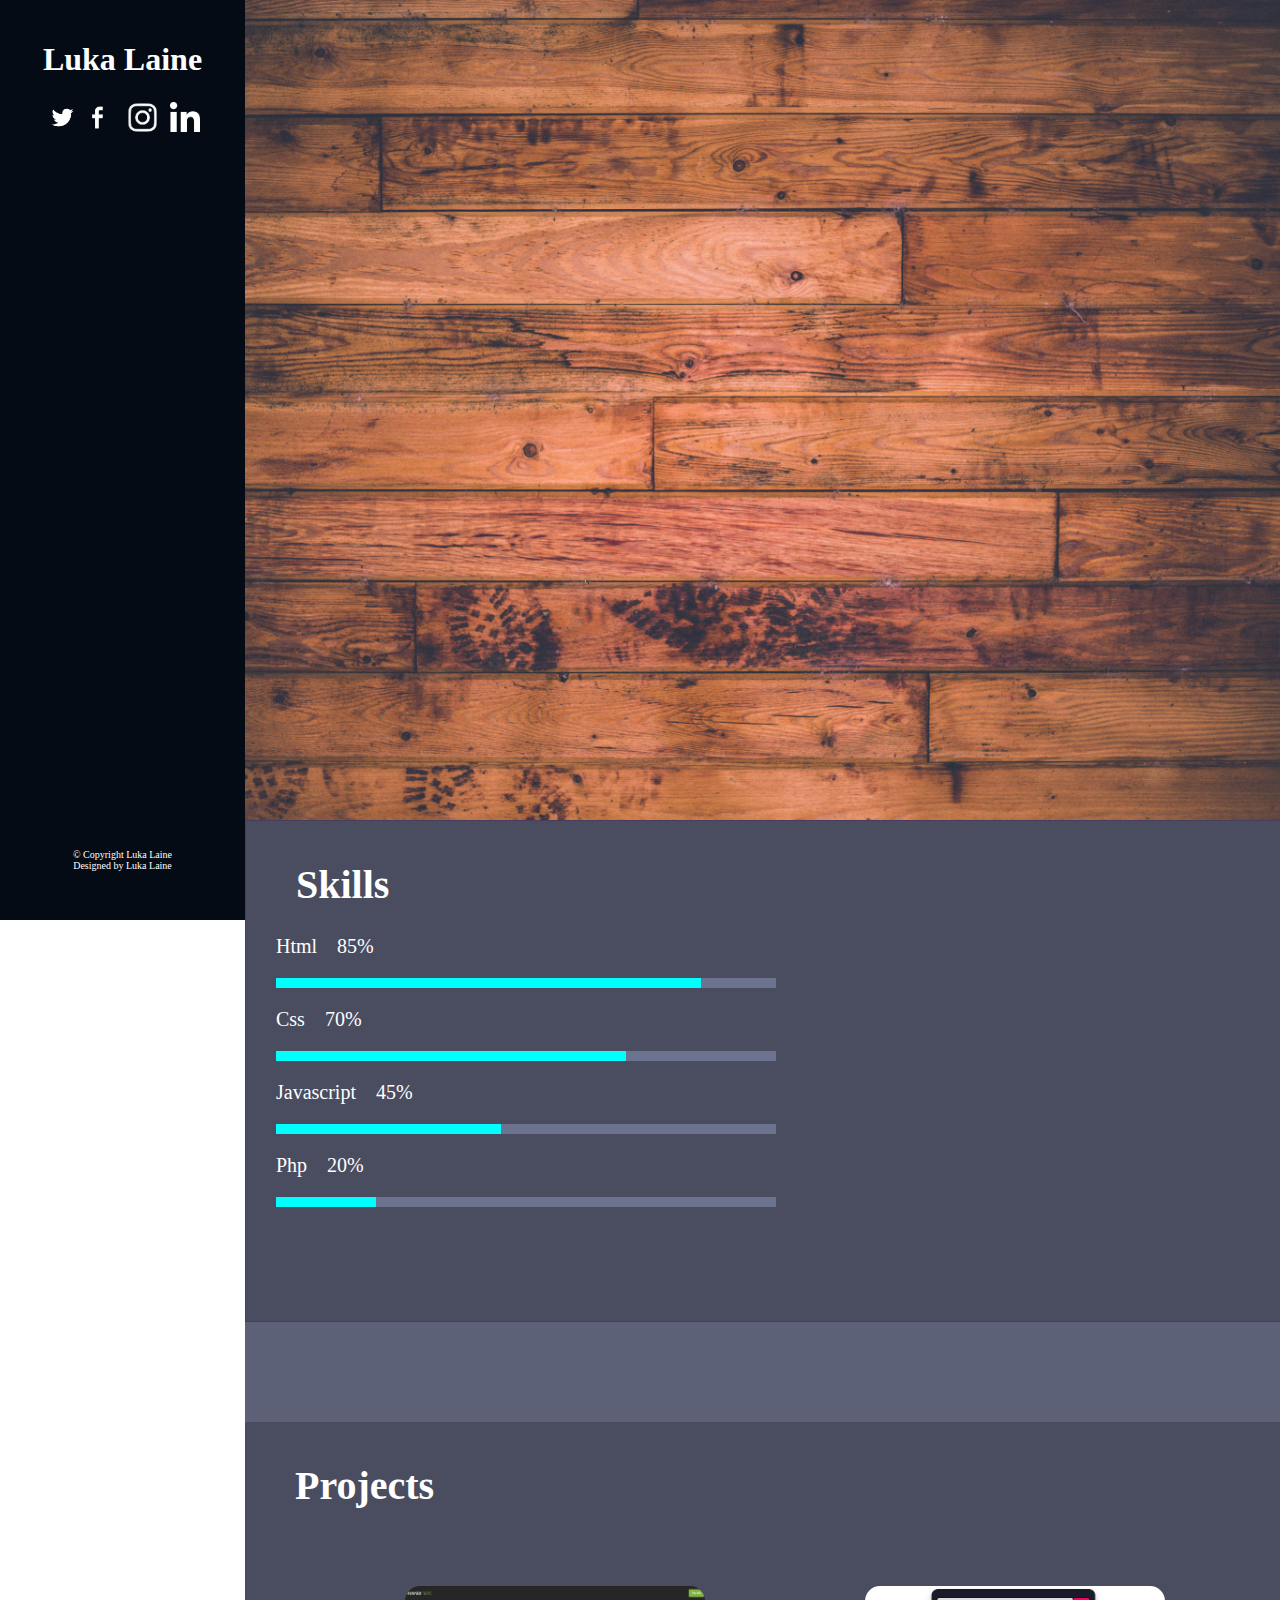
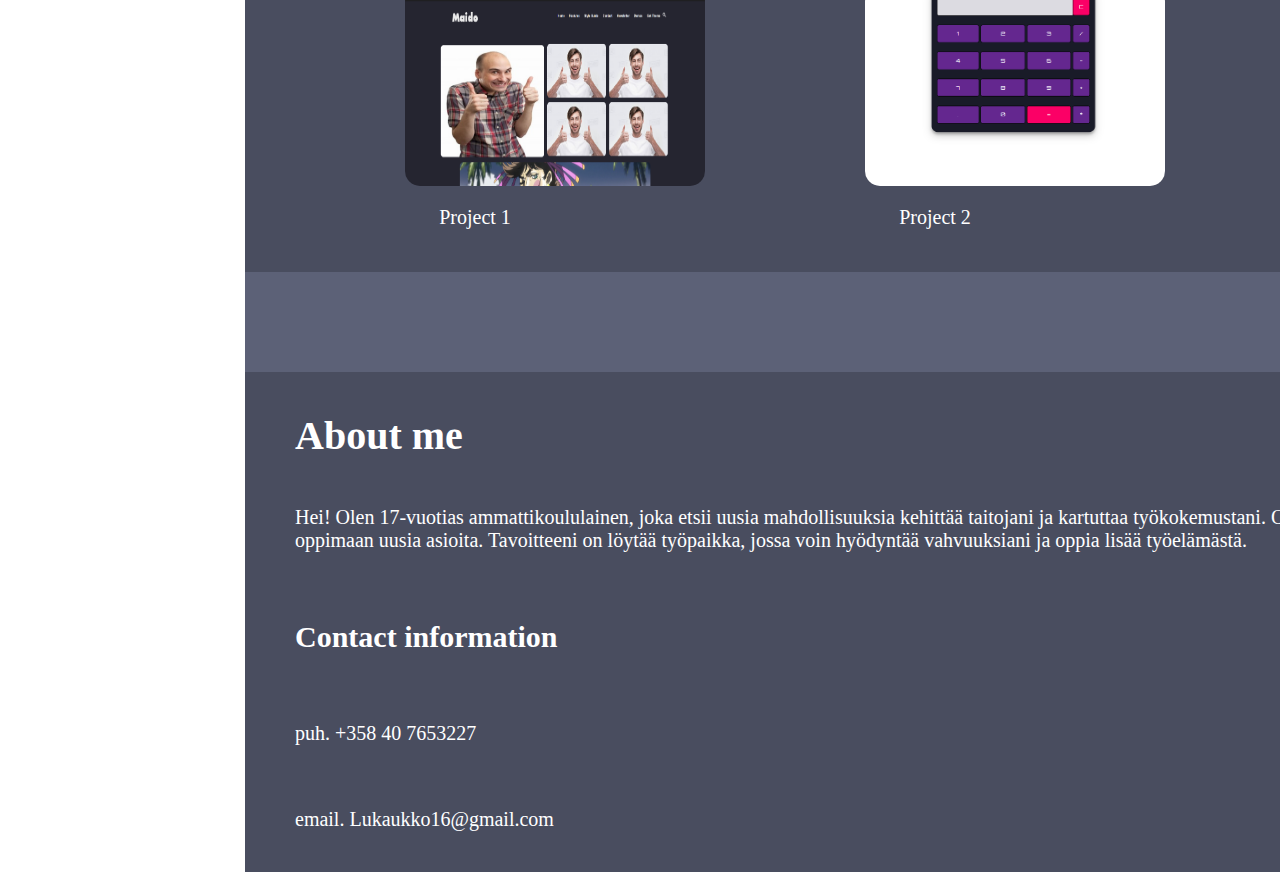
==== index.html @ 9786ec0f "boom" ====
<!DOCTYPE html>
<html lang="en">
<head>
    <meta charset="UTF-8">
    <meta name="viewport" content="width=device-width, initial-scale=1.0">
    <link rel="stylesheet" href="style.css">
    <title>My portfolio</title>
</head>
<body>
    <div class="sidebar">
            <div class="sidebar-name">
                <h1>Luka Laine</h1>
            </div>
         <div class="links">
            <a target="_blank" class="twitter" href="https://twitter.com/"><img src="sidebar-twitter.png" alt=""></a>
            <a target="_blank" class="facebook" href="https://www.facebook.com/"><img src="sidebar-facebook.png" alt=""></a>
            <a target="_blank" class="instagram" href="https://www.instagram.com/"><img src="sidebar-instagram.png" alt=""></a>
            <a target="_blank" class="linkedin" href="https://www.linkedin.com/"><img src="sidebar-linkedin.png" alt=""></a>
        </div>
        <div class="side-footer">
            <p>© Copyright Luka Laine <br>
                Designed by Luka Laine</p>
        </div>
    </div>
    <div class="main">
        <div class="skills">
            <h1>Skills</h1>
            <div class="skillit">
                <p>Html&emsp;85%</p>
                <div class="bar">
                    <div class="bar1"></div>
                </div>
                <p>Css&emsp;70%</p>
                <div class="bar">
                    <div class="bar2"></div>
                </div>
                <p>Javascript&emsp;45%</p>
                <div class="bar">
                    <div class="bar3"></div>
                </div>
                <p>Php&emsp;20%</p>
                <div class="bar">
                    <div class="bar4"></div>
                </div>
            </div>
        </div>

        <div class="projects">
            <h1>Projects</h1>
            <div class="container">
                <div class="first">
                    <a target="_blank" href="harjoitus5/harj5index.html">
                        <img src="teht5.png" alt="">
                    </a>
                    <p>Project 1</p>
                </div>
                <div class="second">
                    <a target="_blank" href="calculator/calcindex.html">
                        <img src="calculaattori.png" alt="">
                    </a>
                    <p>Project 2</p>
                </div>
                <div class="third">
                    <a target="_blank" href="lottopeli/lottoindex.html">
                        <img src="lotto.png" alt="">
                    </a>
                    <p>Project 3</p>
                </div>
            </div>
        </div>

        <div class="aboutme">
            <h1>About me</h1>
            <div class="textbox">
                <p>Hei! Olen 17-vuotias ammattikoululainen, joka etsii uusia mahdollisuuksia kehittää taitojani ja kartuttaa työkokemustani. Olen ahkera ja innokas oppimaan uusia asioita. Tavoitteeni on löytää työpaikka, jossa voin hyödyntää vahvuuksiani ja oppia lisää työelämästä.</p><br>
                <h2>Contact information</h2><br>
                <p>puh. +358 40 7653227</p><br>
                <p>email. Lukaukko16@gmail.com</p>
            </div>
        </div>
    </div>
</body>
</html>
---- style.css ----
.sidebar {
    display: flex;
    flex-direction: column;
    height: 100%; 
    width: 245px; 
    position: fixed;
    z-index: 1;
    top: 0;
    left: 0;
    background-color: #040B14; 
    padding-top: 20px;
    color: white;
    text-align: center;
    float: left;
  }
.main{
    background-color: #5c6177;
    width: 100%;
    margin-left: 237px
}
.linkedin img{
    height: 30px;
}
.links{
    display: flex;
    flex-direction: row;
    align-items: center;
    justify-content: center;
}
.twitter img , .facebook img , .instagram img{
    height: 35px;
}
body{
    overflow-x: hidden;
    width: 100%;
    background-image: url(bg.jpg);
    background-repeat: no-repeat;
    background-attachment: fixed;
    background-size: cover;
}
.side-footer{
    margin-top: 700px;
    font-size: 10px;
}
.skills{
    margin-top: 820px;
    border: solid 1px #493D5F;
    height: 500px;
    background-color: #494D5F;
    color: white;
    font-size: 20px;
}
.skills h1{
    margin-left: 50px;
    margin-top: 40px;
}
.skillit p , .bar{
    font-size: 20px;
    margin-left: 30px;
}
.bar{
    width: 500px;
    height: 10px;
    background-color: #6c738e;
}
.bar1{
    height: 100%;
    width: 85%;
    background-color: aqua;
}
.bar2{
    height: 100%;
    width: 70%;
    background-color: aqua;
}
.bar3{
    height: 100%;
    width: 45%;
    background-color: aqua;
}
.bar4{
    height: 100%;
    width: 20%;
    background-color: aqua;
}
.projects{
    display: flex;
    flex-direction: column;
    margin-top: 100px;
    height: 450px;
    width: 100%;
    background-color: #494D5F;
    color: white;
    font-size: 20px;
}
.projects img{
    width: 300px;
    height: 200px;
    border-radius: 15px;
}
.projects a{
    margin-top: 50px;
    margin-left: 160px;
    width: 300px;
    height: 200px;
    border-radius: 15px;
}
.projects h1{
    margin-left: 50px;
    margin-top: 40px;
}
.container{
    display: flex;
    flex-direction: row;
}
.first , .second , .third{
    display: flex;
    flex-direction: column;
    justify-content: center;
    text-align: center;
}
.aboutme{
    display: flex;
    flex-direction: column;
    margin-top: 100px;
    height: 500px;
    width: 100%;
    background-color: #494D5F;
    color: white;
    font-size: 20px;
}
.aboutme h1{
    margin-left: 50px;
    margin-top: 40px;
}
.aboutme h2, .aboutme p{
    margin-left: 50px;
}
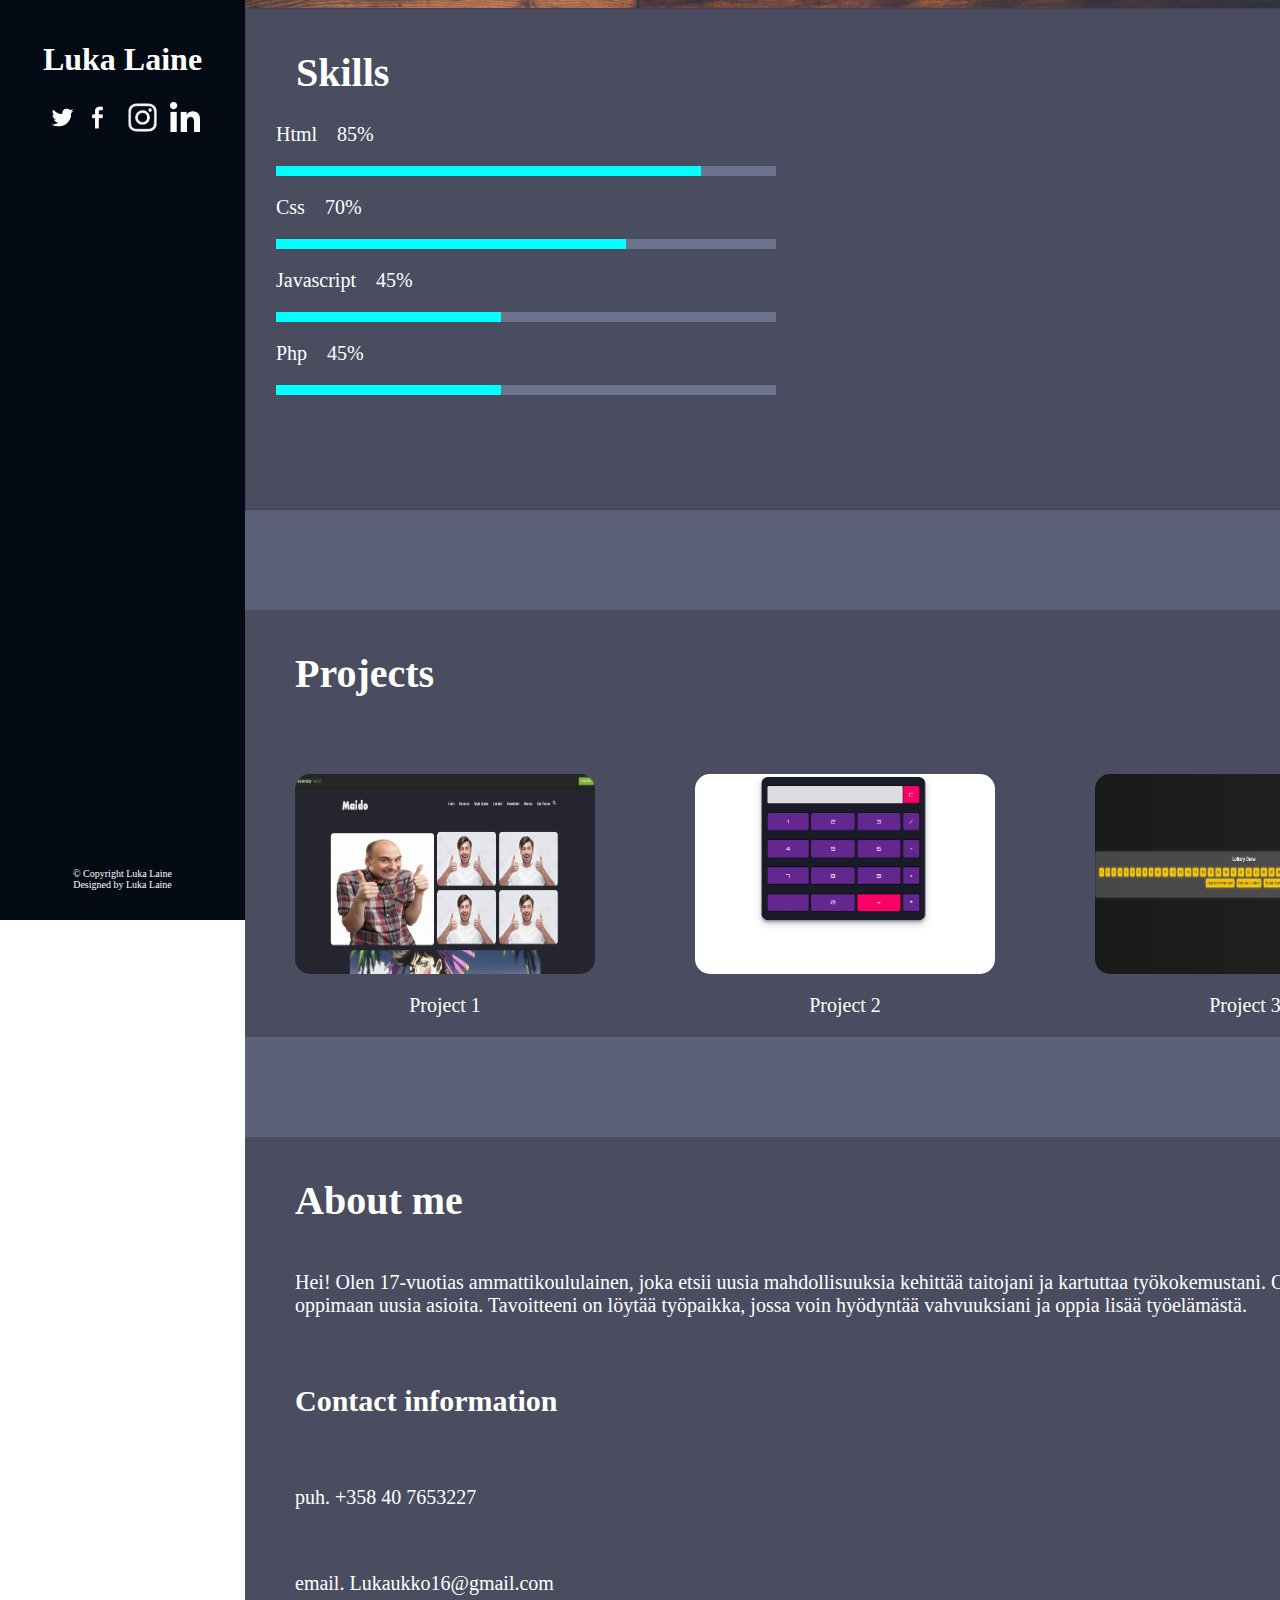
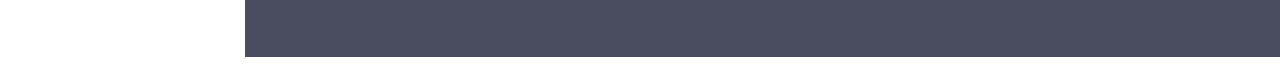
==== commit 016d7a6f: "kesken" ====
--- a/index.html
+++ b/index.html
@@ -38,7 +38,7 @@
                 <div class="bar">
                     <div class="bar3"></div>
                 </div>
-                <p>Php&emsp;20%</p>
+                <p>Php&emsp;45%</p>
                 <div class="bar">
                     <div class="bar4"></div>
                 </div>
--- a/style.css
+++ b/style.css
@@ -4,7 +4,6 @@
     height: 100%; 
     width: 245px; 
     position: fixed;
-    z-index: 1;
     top: 0;
     left: 0;
     background-color: #040B14; 
@@ -16,7 +15,7 @@
 .main{
     background-color: #5c6177;
     width: 100%;
-    margin-left: 237px
+    margin-left: 237px;
 }
 .linkedin img{
     height: 30px;
@@ -39,11 +38,11 @@
     background-size: cover;
 }
 .side-footer{
-    margin-top: 700px;
     font-size: 10px;
+    margin-top: auto;
+    margin-bottom: 20px;
 }
 .skills{
-    margin-top: 820px;
     border: solid 1px #493D5F;
     height: 500px;
     background-color: #494D5F;
@@ -80,14 +79,14 @@
 }
 .bar4{
     height: 100%;
-    width: 20%;
+    width: 45%;
     background-color: aqua;
 }
 .projects{
     display: flex;
     flex-direction: column;
     margin-top: 100px;
-    height: 450px;
+    height: auto;
     width: 100%;
     background-color: #494D5F;
     color: white;
@@ -100,7 +99,6 @@
 }
 .projects a{
     margin-top: 50px;
-    margin-left: 160px;
     width: 300px;
     height: 200px;
     border-radius: 15px;
@@ -112,18 +110,23 @@
 .container{
     display: flex;
     flex-direction: row;
+    width: 100%;
+    flex-wrap: wrap;
 }
 .first , .second , .third{
     display: flex;
+    width: 300px;
+    margin-inline: 50px ;
     flex-direction: column;
     justify-content: center;
     text-align: center;
+    align-items: center;
 }
 .aboutme{
     display: flex;
     flex-direction: column;
     margin-top: 100px;
-    height: 500px;
+    height: 520px;
     width: 100%;
     background-color: #494D5F;
     color: white;
@@ -136,6 +139,9 @@
 .aboutme h2, .aboutme p{
     margin-left: 50px;
 }
+@media only screen and (max-width: 1645px){
+
+ }
 
 
 
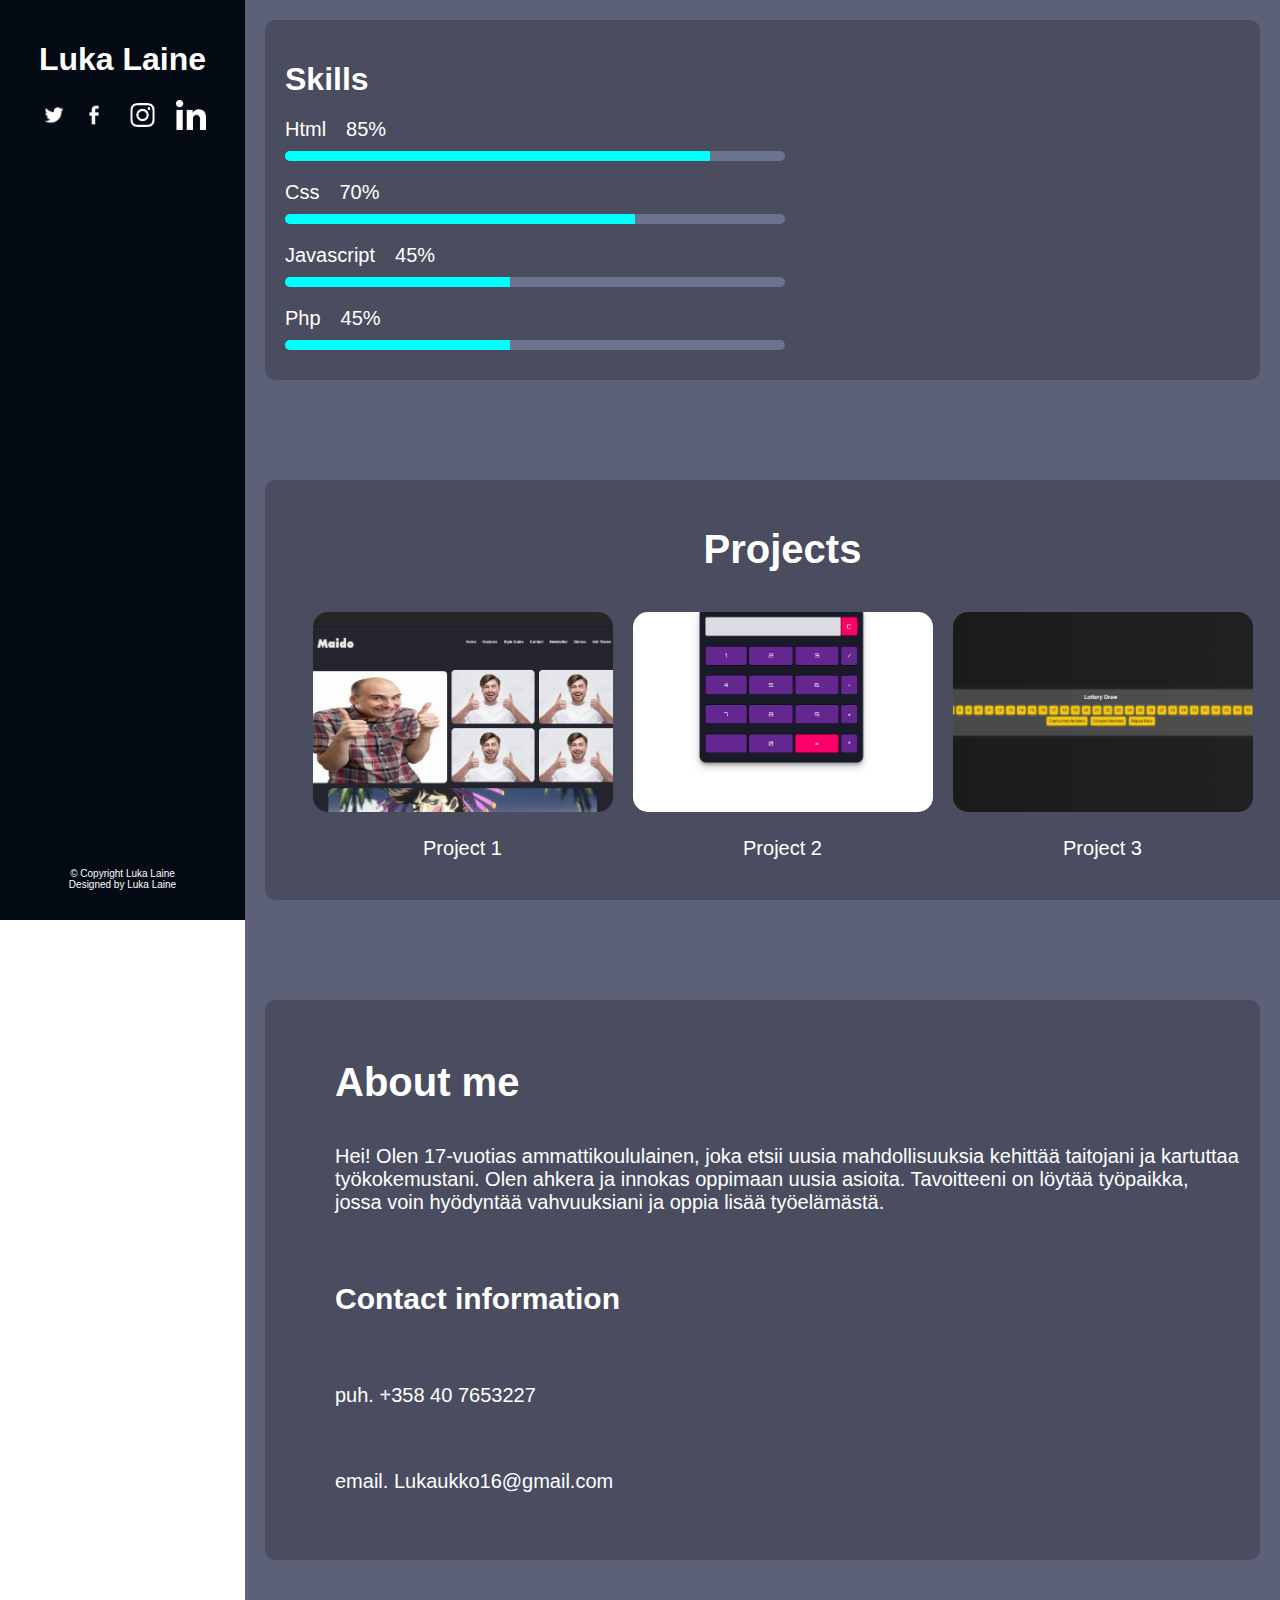
==== commit 3476b428: "korjauksia" ====
--- a/index.html
+++ b/index.html
@@ -71,12 +71,10 @@
 
         <div class="aboutme">
             <h1>About me</h1>
-            <div class="textbox">
                 <p>Hei! Olen 17-vuotias ammattikoululainen, joka etsii uusia mahdollisuuksia kehittää taitojani ja kartuttaa työkokemustani. Olen ahkera ja innokas oppimaan uusia asioita. Tavoitteeni on löytää työpaikka, jossa voin hyödyntää vahvuuksiani ja oppia lisää työelämästä.</p><br>
                 <h2>Contact information</h2><br>
                 <p>puh. +358 40 7653227</p><br>
                 <p>email. Lukaukko16@gmail.com</p>
-            </div>
         </div>
     </div>
 </body>
--- a/style.css
+++ b/style.css
@@ -1,7 +1,20 @@
+/* Global Styles */
+body {
+    width: 100%;
+    background-image: url(bg.jpg);
+    background-repeat: no-repeat;
+    background-attachment: fixed;
+    background-size: cover;
+    margin: 0;
+    padding: 0;
+    font-family: Arial, sans-serif;
+}
+
+/* Sidebar */
 .sidebar {
     display: flex;
     flex-direction: column;
-    height: 100%; 
+    height: 100vh;
     width: 245px; 
     position: fixed;
     top: 0;
@@ -10,144 +23,196 @@
     padding-top: 20px;
     color: white;
     text-align: center;
-    float: left;
-  }
-.main{
-    background-color: #5c6177;
-    width: 100%;
-    margin-left: 237px;
-}
-.linkedin img{
-    height: 30px;
-}
-.links{
+}
+
+.links {
     display: flex;
     flex-direction: row;
     align-items: center;
     justify-content: center;
-}
-.twitter img , .facebook img , .instagram img{
-    height: 35px;
-}
-body{
-    overflow-x: hidden;
-    width: 100%;
-    background-image: url(bg.jpg);
-    background-repeat: no-repeat;
-    background-attachment: fixed;
-    background-size: cover;
-}
-.side-footer{
+    gap: 10px;
+}
+
+.sidebar img {
+    height: 30px;
+}
+
+.side-footer {
     font-size: 10px;
     margin-top: auto;
     margin-bottom: 20px;
-}
-.skills{
-    border: solid 1px #493D5F;
-    height: 500px;
+    padding: 0 10px;
+}
+
+/* Main Content */
+.main {
+    margin-left: 245px;
+    padding: 20px;
+    background-color: #5c6177;
+    color: white;
+}
+
+.skills,
+.projects,
+.aboutme {
     background-color: #494D5F;
     color: white;
+    padding: 20px;
+    margin-bottom: 20px;
+    border-radius: 10px;
+}
+
+.skills h1,
+.projects h1,
+.aboutme h1 {
+    margin-bottom: 20px;
+}
+
+.skillit p,
+.bar {
     font-size: 20px;
-}
-.skills h1{
+    margin-bottom: 10px;
+}
+
+.bar {
+    width: 100%;
+    max-width: 500px;
+    height: 10px;
+    background-color: #6c738e;
+    border-radius: 5px;
+    overflow: hidden;
+}
+
+.bar1 {
+    height: 10px;
+    width: 85%;
+    background-color: aqua;
+}
+
+.bar2 {
+    height: 10px;
+    width: 70%;
+    background-color: aqua;
+}
+
+.bar3 {
+    height: 10px;
+    width: 45%;
+    background-color: aqua;
+}
+
+.bar4 {
+    height: 10px;
+    width: 45%;
+    background-color: aqua;
+}
+
+/* Projects Section */
+.projects {
+    display: flex;
+    flex-direction: column;
+    align-items: center;
+    margin-top: 100px;
+    width: 100%;
+    background-color: #494D5F;
+    color: white;
+    font-size: 20px;
+}
+
+.projects h1 {
+    margin-bottom: 40px;
+}
+
+.container {
+    display: flex;
+    flex-direction: row;
+    flex-wrap: wrap;
+    justify-content: center;
+    gap: 20px;
+    width: 100%;
+}
+
+.container > div {
+    display: flex;
+    flex-direction: column;
+    align-items: center;
+    justify-content: center;
+    text-align: center;
+    width: 300px;
+}
+
+.projects img {
+    width: 300px;
+    height: 200px;
+    object-fit: cover;
+    border-radius: 15px;
+}
+
+/* About Me Section */
+.aboutme {
+    display: flex;
+    flex-direction: column;
+    margin-top: 100px;
+    height: 520px;
+    background-color: #494D5F;
+    color: white;
+    font-size: 20px;
+}
+
+.aboutme h1 {
     margin-left: 50px;
     margin-top: 40px;
 }
-.skillit p , .bar{
-    font-size: 20px;
-    margin-left: 30px;
-}
-.bar{
-    width: 500px;
-    height: 10px;
-    background-color: #6c738e;
-}
-.bar1{
-    height: 100%;
-    width: 85%;
-    background-color: aqua;
-}
-.bar2{
-    height: 100%;
-    width: 70%;
-    background-color: aqua;
-}
-.bar3{
-    height: 100%;
-    width: 45%;
-    background-color: aqua;
-}
-.bar4{
-    height: 100%;
-    width: 45%;
-    background-color: aqua;
-}
-.projects{
-    display: flex;
-    flex-direction: column;
-    margin-top: 100px;
-    height: auto;
-    width: 100%;
-    background-color: #494D5F;
-    color: white;
-    font-size: 20px;
-}
-.projects img{
-    width: 300px;
-    height: 200px;
-    border-radius: 15px;
-}
-.projects a{
-    margin-top: 50px;
-    width: 300px;
-    height: 200px;
-    border-radius: 15px;
-}
-.projects h1{
+
+.aboutme h2, 
+.aboutme p {
     margin-left: 50px;
-    margin-top: 40px;
-}
-.container{
-    display: flex;
-    flex-direction: row;
-    width: 100%;
-    flex-wrap: wrap;
-}
-.first , .second , .third{
-    display: flex;
-    width: 300px;
-    margin-inline: 50px ;
-    flex-direction: column;
-    justify-content: center;
-    text-align: center;
-    align-items: center;
-}
-.aboutme{
-    display: flex;
-    flex-direction: column;
-    margin-top: 100px;
-    height: 520px;
-    width: 100%;
-    background-color: #494D5F;
-    color: white;
-    font-size: 20px;
-}
-.aboutme h1{
-    margin-left: 50px;
-    margin-top: 40px;
-}
-.aboutme h2, .aboutme p{
-    margin-left: 50px;
-}
-@media only screen and (max-width: 1645px){
-
- }
-
-
-
-
-
-
-
-
-  +}
+
+/* Responsive Adjustments */
+@media screen and (max-width: 768px) {
+    .sidebar {
+        width: 100%;
+        height: auto;
+        position: relative;
+    }
+
+    .main {
+        margin-left: 0;
+        padding-top: 20px;
+    }
+
+    .skills,
+    .projects,
+    .aboutme {
+        margin-top: 20px;
+    }
+    
+    .container {
+        flex-direction: column;
+    }
+
+    .sidebar img {
+        height: 25px;
+    }
+}
+
+@media screen and (max-width: 480px) {
+    .sidebar h1 {
+        font-size: 24px;
+    }
+
+    .skills,
+    .projects,
+    .aboutme {
+        padding: 10px;
+    }
+
+    .projects img {
+        max-width: 100%;
+    }
+
+    .bar {
+        max-width: 100%;
+    }
+}
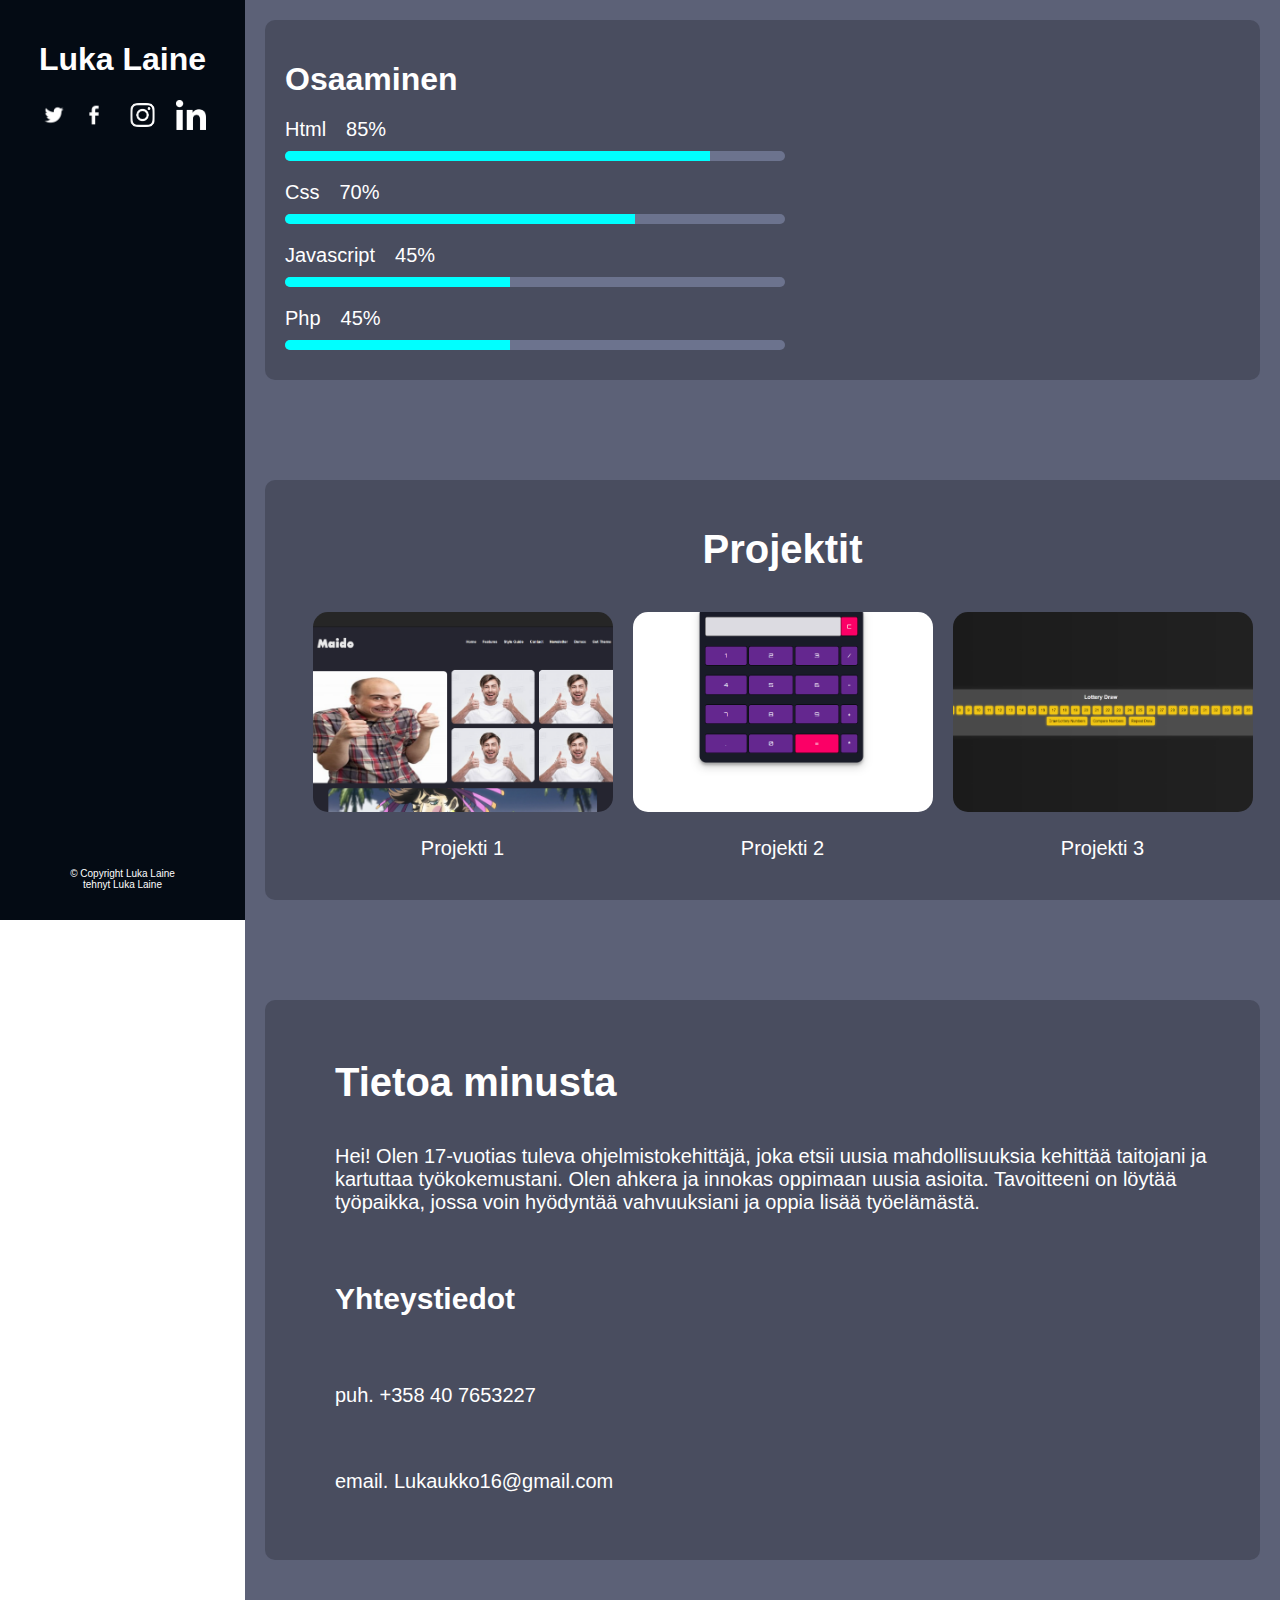
==== commit 9c350db0: "juu" ====
--- a/index.html
+++ b/index.html
@@ -4,7 +4,7 @@
     <meta charset="UTF-8">
     <meta name="viewport" content="width=device-width, initial-scale=1.0">
     <link rel="stylesheet" href="style.css">
-    <title>My portfolio</title>
+    <title>Minun portfolioni</title>
 </head>
 <body>
     <div class="sidebar">
@@ -19,12 +19,12 @@
         </div>
         <div class="side-footer">
             <p>© Copyright Luka Laine <br>
-                Designed by Luka Laine</p>
+                tehnyt Luka Laine</p>
         </div>
     </div>
     <div class="main">
         <div class="skills">
-            <h1>Skills</h1>
+            <h1>Osaaminen</h1>
             <div class="skillit">
                 <p>Html&emsp;85%</p>
                 <div class="bar">
@@ -46,35 +46,35 @@
         </div>
 
         <div class="projects">
-            <h1>Projects</h1>
+            <h1>Projektit</h1>
             <div class="container">
                 <div class="first">
                     <a target="_blank" href="harjoitus5/harj5index.html">
                         <img src="teht5.png" alt="">
                     </a>
-                    <p>Project 1</p>
+                    <p>Projekti 1</p>
                 </div>
                 <div class="second">
                     <a target="_blank" href="calculator/calcindex.html">
                         <img src="calculaattori.png" alt="">
                     </a>
-                    <p>Project 2</p>
+                    <p>Projekti 2</p>
                 </div>
                 <div class="third">
                     <a target="_blank" href="lottopeli/lottoindex.html">
                         <img src="lotto.png" alt="">
                     </a>
-                    <p>Project 3</p>
+                    <p>Projekti 3</p>
                 </div>
             </div>
         </div>
 
         <div class="aboutme">
-            <h1>About me</h1>
-                <p>Hei! Olen 17-vuotias ammattikoululainen, joka etsii uusia mahdollisuuksia kehittää taitojani ja kartuttaa työkokemustani. Olen ahkera ja innokas oppimaan uusia asioita. Tavoitteeni on löytää työpaikka, jossa voin hyödyntää vahvuuksiani ja oppia lisää työelämästä.</p><br>
-                <h2>Contact information</h2><br>
-                <p>puh. +358 40 7653227</p><br>
-                <p>email. Lukaukko16@gmail.com</p>
+            <h1>Tietoa minusta</h1>
+            <p>Hei! Olen 17-vuotias tuleva ohjelmistokehittäjä, joka etsii uusia mahdollisuuksia kehittää taitojani ja kartuttaa työkokemustani. Olen ahkera ja innokas oppimaan uusia asioita. Tavoitteeni on löytää työpaikka, jossa voin hyödyntää vahvuuksiani ja oppia lisää työelämästä.</p><br>
+            <h2>Yhteystiedot</h2><br>
+            <p>puh. +358 40 7653227</p><br>
+            <p>email. Lukaukko16@gmail.com</p>
         </div>
     </div>
 </body>
--- a/style.css
+++ b/style.css
@@ -215,4 +215,7 @@
     .bar {
         max-width: 100%;
     }
-}
+    .aboutme{
+        height: auto;
+    }
+}
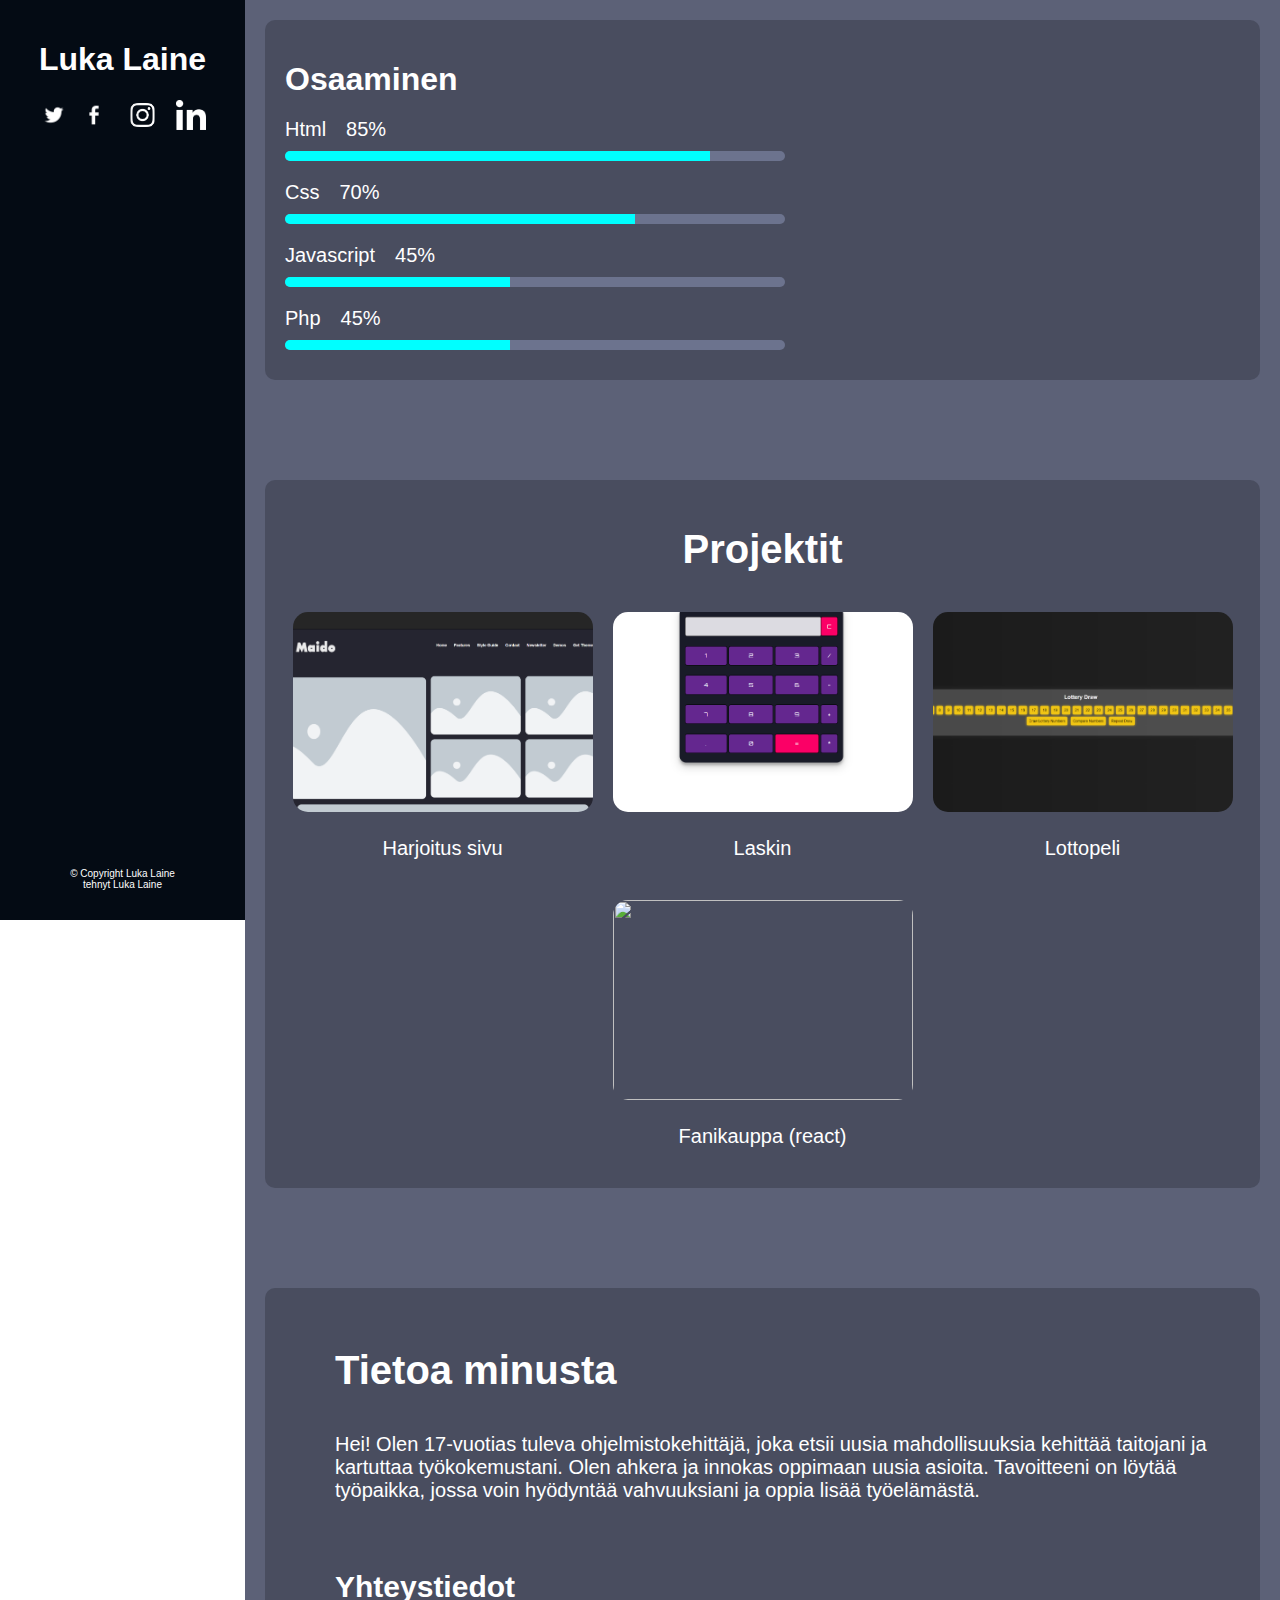
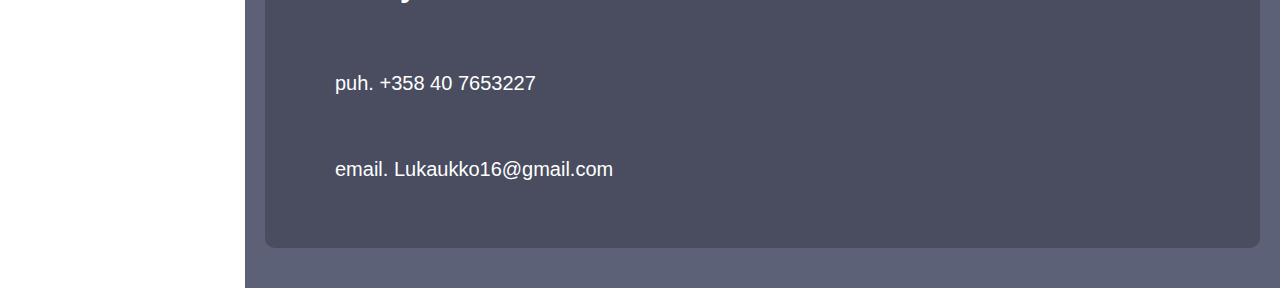
==== commit 310dfa8e: "fanikauppa lisätty" ====
--- a/index.html
+++ b/index.html
@@ -52,19 +52,25 @@
                     <a target="_blank" href="harjoitus5/harj5index.html">
                         <img src="teht5.png" alt="">
                     </a>
-                    <p>Projekti 1</p>
+                    <p>Harjoitus sivu</p>
                 </div>
                 <div class="second">
                     <a target="_blank" href="calculator/calcindex.html">
                         <img src="calculaattori.png" alt="">
                     </a>
-                    <p>Projekti 2</p>
+                    <p>Laskin</p>
                 </div>
                 <div class="third">
                     <a target="_blank" href="lottopeli/lottoindex.html">
                         <img src="lotto.png" alt="">
                     </a>
-                    <p>Projekti 3</p>
+                    <p>Lottopeli</p>
+                </div>
+                <div class="fourth">
+                    <a target="_blank" href="/fanikauppa/index.html">
+                        <img src="" alt="">
+                    </a>
+                    <p>Fanikauppa (react)</p>
                 </div>
             </div>
         </div>
--- a/style.css
+++ b/style.css
@@ -113,7 +113,6 @@
     flex-direction: column;
     align-items: center;
     margin-top: 100px;
-    width: 100%;
     background-color: #494D5F;
     color: white;
     font-size: 20px;
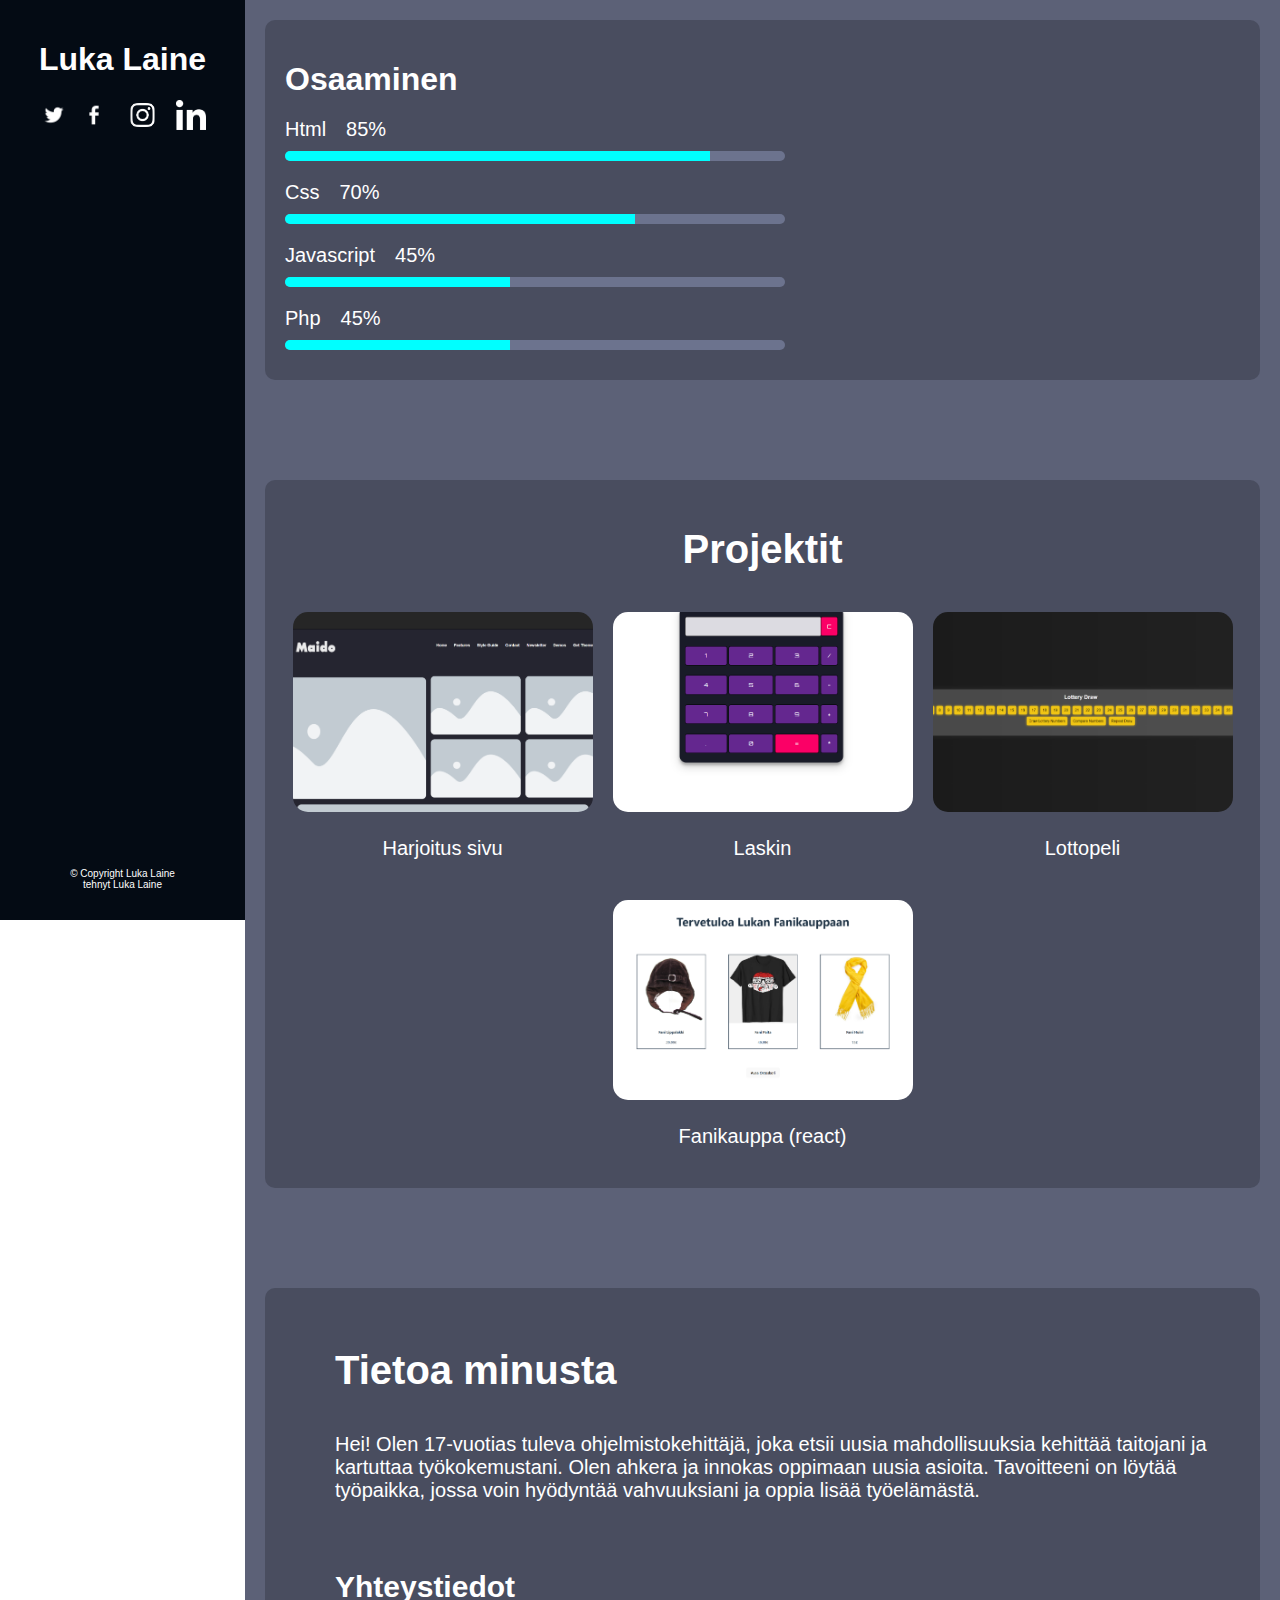
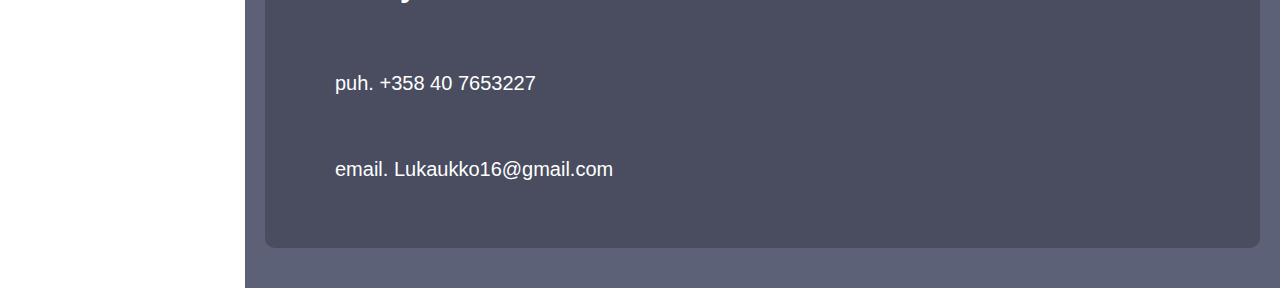
==== commit c0dea8d4: "fanikaupan kuva lisätty" ====
--- a/index.html
+++ b/index.html
@@ -68,7 +68,7 @@
                 </div>
                 <div class="fourth">
                     <a target="_blank" href="/fanikauppa/index.html">
-                        <img src="" alt="">
+                        <img src="fanikauppa.png" alt="">
                     </a>
                     <p>Fanikauppa (react)</p>
                 </div>
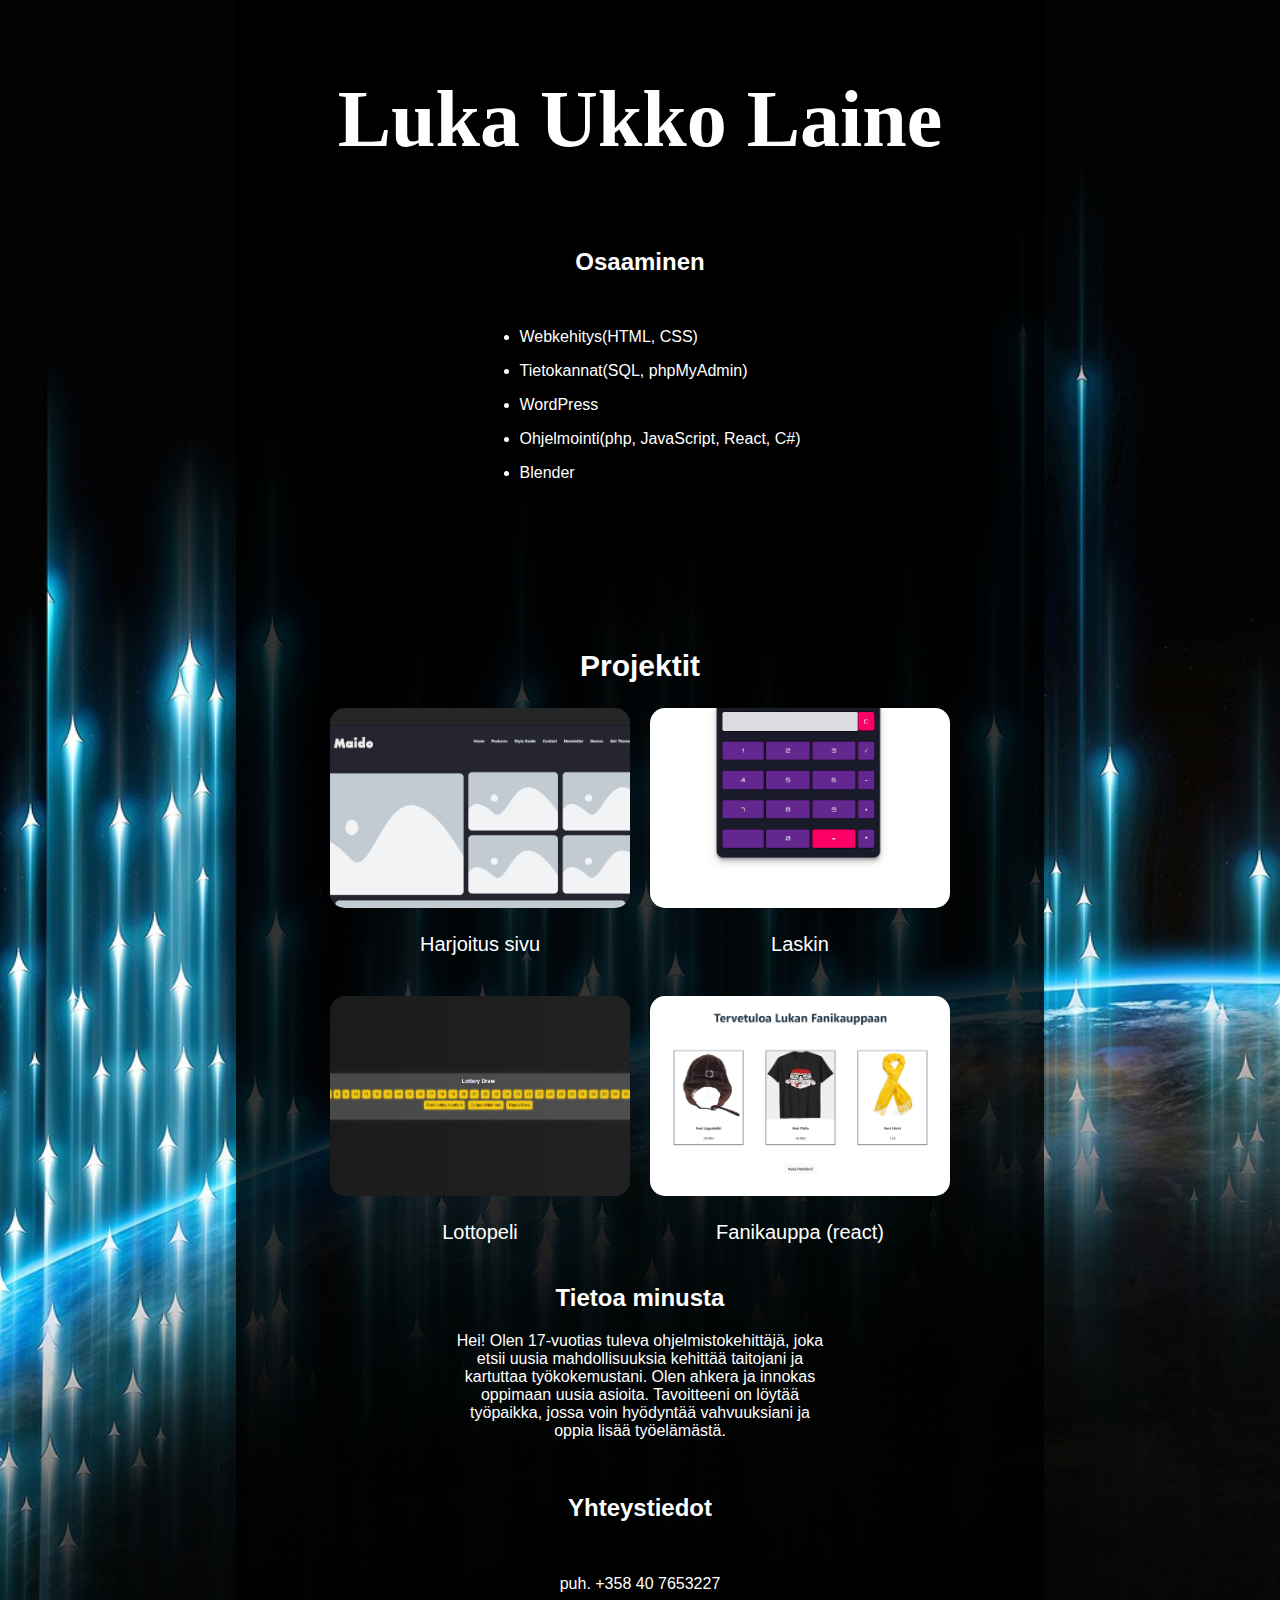
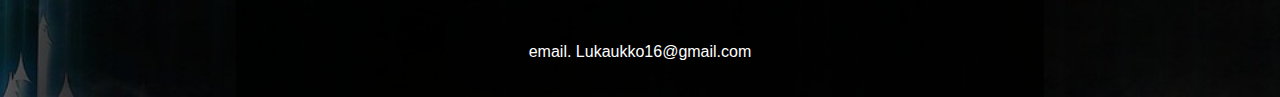
==== commit d016654b: "almighty push" ====
--- a/index.html
+++ b/index.html
@@ -7,46 +7,32 @@
     <title>Minun portfolioni</title>
 </head>
 <body>
-    <div class="sidebar">
-            <div class="sidebar-name">
-                <h1>Luka Laine</h1>
-            </div>
-         <div class="links">
-            <a target="_blank" class="twitter" href="https://twitter.com/"><img src="sidebar-twitter.png" alt=""></a>
-            <a target="_blank" class="facebook" href="https://www.facebook.com/"><img src="sidebar-facebook.png" alt=""></a>
-            <a target="_blank" class="instagram" href="https://www.instagram.com/"><img src="sidebar-instagram.png" alt=""></a>
-            <a target="_blank" class="linkedin" href="https://www.linkedin.com/"><img src="sidebar-linkedin.png" alt=""></a>
-        </div>
-        <div class="side-footer">
-            <p>© Copyright Luka Laine <br>
-                tehnyt Luka Laine</p>
-        </div>
-    </div>
     <div class="main">
-        <div class="skills">
-            <h1>Osaaminen</h1>
-            <div class="skillit">
-                <p>Html&emsp;85%</p>
-                <div class="bar">
-                    <div class="bar1"></div>
-                </div>
-                <p>Css&emsp;70%</p>
-                <div class="bar">
-                    <div class="bar2"></div>
-                </div>
-                <p>Javascript&emsp;45%</p>
-                <div class="bar">
-                    <div class="bar3"></div>
-                </div>
-                <p>Php&emsp;45%</p>
-                <div class="bar">
-                    <div class="bar4"></div>
-                </div>
-            </div>
+        <h1 class="headers">Luka Ukko Laine</h1>
+
+        <div class="skill-holder">
+            <h2 class="headers">Osaaminen</h2>
+            <ul class="skills">
+                <li>
+                    <p>Webkehitys(HTML, CSS)</p>
+                </li>
+                <li>
+                    <p>Tietokannat(SQL, phpMyAdmin)</p>
+                </li>
+                <li>
+                    <p>WordPress</p>
+                </li>
+                <li>
+                    <p>Ohjelmointi(php, JavaScript, React, C#)</p>
+                </li>
+                <li>
+                    <p>Blender</p>
+                </li>
+            </ul>
         </div>
 
         <div class="projects">
-            <h1>Projektit</h1>
+            <h2 class="headers">Projektit</h2>
             <div class="container">
                 <div class="first">
                     <a target="_blank" href="harjoitus5/harj5index.html">
@@ -67,7 +53,7 @@
                     <p>Lottopeli</p>
                 </div>
                 <div class="fourth">
-                    <a target="_blank" href="/fanikauppa/index.html">
+                    <a target="_blank" href="fanikauppa/index.html">
                         <img src="fanikauppa.png" alt="">
                     </a>
                     <p>Fanikauppa (react)</p>
@@ -76,12 +62,12 @@
         </div>
 
         <div class="aboutme">
-            <h1>Tietoa minusta</h1>
-            <p>Hei! Olen 17-vuotias tuleva ohjelmistokehittäjä, joka etsii uusia mahdollisuuksia kehittää taitojani ja kartuttaa työkokemustani. Olen ahkera ja innokas oppimaan uusia asioita. Tavoitteeni on löytää työpaikka, jossa voin hyödyntää vahvuuksiani ja oppia lisää työelämästä.</p><br>
-            <h2>Yhteystiedot</h2><br>
+            <h2 class="headers">Tietoa minusta</h2>
+            <p class="long-text">Hei! Olen 17-vuotias tuleva ohjelmistokehittäjä, joka etsii uusia mahdollisuuksia kehittää taitojani ja kartuttaa työkokemustani. Olen ahkera ja innokas oppimaan uusia asioita. Tavoitteeni on löytää työpaikka, jossa voin hyödyntää vahvuuksiani ja oppia lisää työelämästä.</p><br>
+            <h2 class="headers">Yhteystiedot</h2><br>
             <p>puh. +358 40 7653227</p><br>
             <p>email. Lukaukko16@gmail.com</p>
         </div>
     </div>
 </body>
-</html>+</html>
--- a/style.css
+++ b/style.css
@@ -1,28 +1,32 @@
-/* Global Styles */
 body {
+    display: flex;
+    justify-content: center;
     width: 100%;
-    background-image: url(bg.jpg);
-    background-repeat: no-repeat;
-    background-attachment: fixed;
+    background-image: url(globe-bg.jpg);
     background-size: cover;
+    font-family: Arial, sans-serif;
+}
+body,
+html{
     margin: 0;
     padding: 0;
-    font-family: Arial, sans-serif;
 }
-
-/* Sidebar */
-.sidebar {
+.skill-holder{
     display: flex;
     flex-direction: column;
-    height: 100vh;
-    width: 245px; 
-    position: fixed;
-    top: 0;
-    left: 0;
-    background-color: #040B14; 
-    padding-top: 20px;
-    color: white;
+    flex-wrap: wrap;
+    align-items: center;
+    padding: 10px;
+}
+.skills {
+    width: fit-content;
+}
+.headers{
     text-align: center;
+}
+h1{
+    font-size: 80px;
+    font-family: Orbitron;
 }
 
 .links {
@@ -33,93 +37,21 @@
     gap: 10px;
 }
 
-.sidebar img {
-    height: 30px;
-}
-
-.side-footer {
-    font-size: 10px;
-    margin-top: auto;
-    margin-bottom: 20px;
-    padding: 0 10px;
-}
-
-/* Main Content */
 .main {
-    margin-left: 245px;
+    width: 60%;
     padding: 20px;
-    background-color: #5c6177;
+    min-height: 100vh;
+    background: rgba(0, 0, 0, 0.8);
     color: white;
 }
 
-.skills,
-.projects,
-.aboutme {
-    background-color: #494D5F;
-    color: white;
-    padding: 20px;
-    margin-bottom: 20px;
-    border-radius: 10px;
-}
-
-.skills h1,
-.projects h1,
-.aboutme h1 {
-    margin-bottom: 20px;
-}
-
-.skillit p,
-.bar {
-    font-size: 20px;
-    margin-bottom: 10px;
-}
-
-.bar {
-    width: 100%;
-    max-width: 500px;
-    height: 10px;
-    background-color: #6c738e;
-    border-radius: 5px;
-    overflow: hidden;
-}
-
-.bar1 {
-    height: 10px;
-    width: 85%;
-    background-color: aqua;
-}
-
-.bar2 {
-    height: 10px;
-    width: 70%;
-    background-color: aqua;
-}
-
-.bar3 {
-    height: 10px;
-    width: 45%;
-    background-color: aqua;
-}
-
-.bar4 {
-    height: 10px;
-    width: 45%;
-    background-color: aqua;
-}
-
-/* Projects Section */
 .projects {
     display: flex;
     flex-direction: column;
     align-items: center;
     margin-top: 100px;
-    background-color: #494D5F;
     color: white;
     font-size: 20px;
-}
-
-.projects h1 {
-    margin-bottom: 40px;
 }
 
 .container {
@@ -147,74 +79,74 @@
     border-radius: 15px;
 }
 
-/* About Me Section */
-.aboutme {
-    display: flex;
-    flex-direction: column;
-    margin-top: 100px;
-    height: 520px;
-    background-color: #494D5F;
-    color: white;
-    font-size: 20px;
-}
 
 .aboutme h1 {
     margin-left: 50px;
     margin-top: 40px;
 }
-
-.aboutme h2, 
-.aboutme p {
-    margin-left: 50px;
+.aboutme{
+    text-align: center;
+}
+.long-text{
+    padding-inline: 200px;
 }
 
-/* Responsive Adjustments */
 @media screen and (max-width: 768px) {
-    .sidebar {
-        width: 100%;
-        height: auto;
-        position: relative;
+
+    .main {
+        width: 90%;
+        padding: 10px;
     }
 
-    .main {
-        margin-left: 0;
-        padding-top: 20px;
+    h1 {
+        font-size: 6vw; /* Adjust heading size */
     }
 
-    .skills,
-    .projects,
+    .long-text {
+        padding-inline: 5%;
+    }
+
+    .skills, 
+    .projects, 
     .aboutme {
-        margin-top: 20px;
+        margin-top: 30px;
     }
-    
+
     .container {
         flex-direction: column;
-    }
-
-    .sidebar img {
-        height: 25px;
+        align-items: center;
     }
 }
 
 @media screen and (max-width: 480px) {
-    .sidebar h1 {
-        font-size: 24px;
+
+    .main {
+        width: 95%;
+        padding: 10px;
     }
 
-    .skills,
-    .projects,
+    h1 {
+        font-size: 7vw; /* Adjust heading size */
+    }
+
+    .skills, 
+    .projects, 
     .aboutme {
         padding: 10px;
     }
 
     .projects img {
-        max-width: 100%;
+        width: 100%;
+        max-width: 200px;
+        height: auto;
     }
 
-    .bar {
-        max-width: 100%;
-    }
-    .aboutme{
-        height: auto;
+    .container {
+        flex-direction: column;
     }
 }
+@media screen and (max-width: 320px) {
+    li{
+        list-style: none;
+    }
+}
